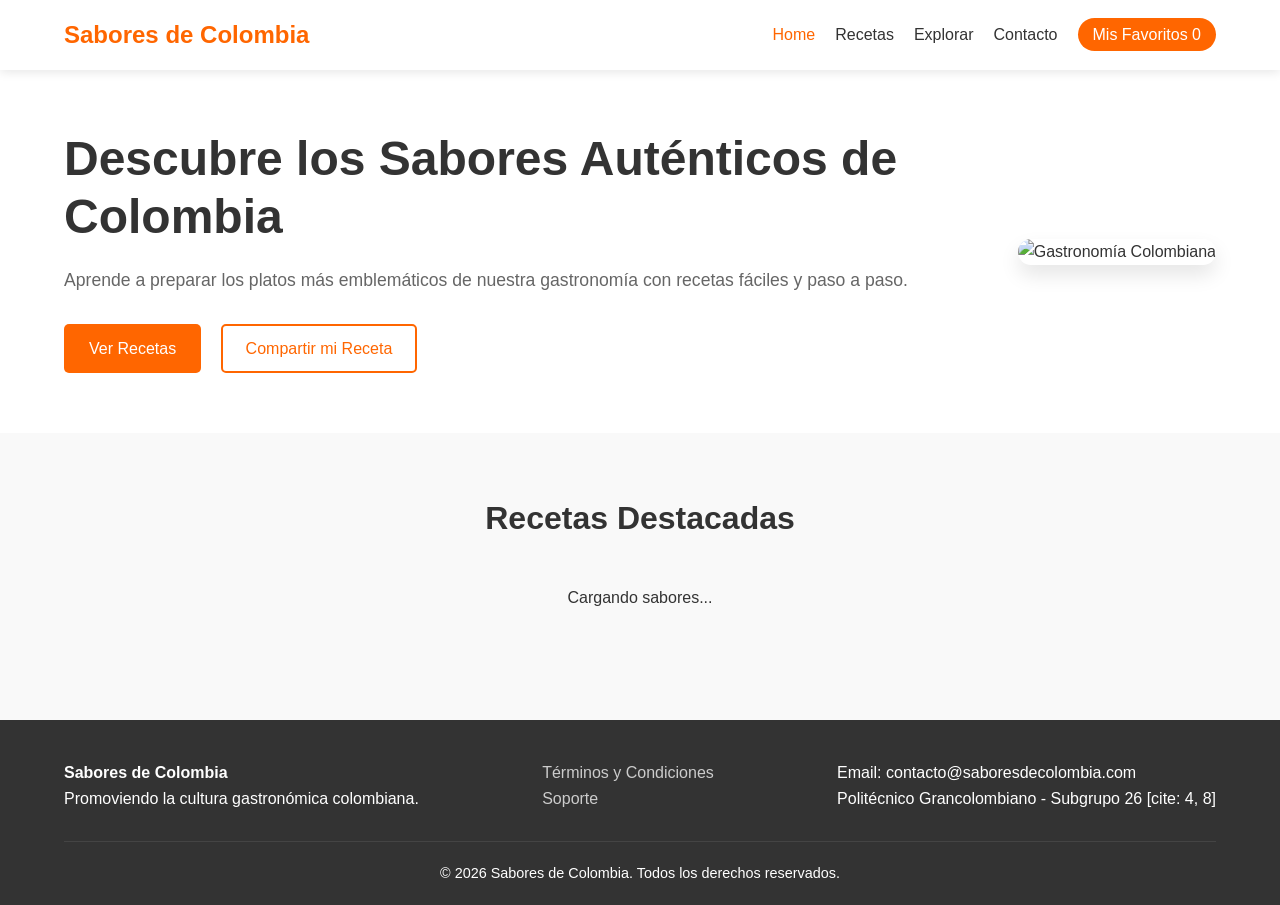
==== index.html @ 3f7caad9 "Diseño del index (HTML y CSS)" ====
<!DOCTYPE html>
<html lang="es">
<head>
    <meta charset="UTF-8">
    <meta name="viewport" content="width=device-width, initial-scale=1.0">
    <title>Sabores de Colombia | Inicio</title>
    <link rel="stylesheet" href="css/styles.css">
    <link rel="stylesheet" href="https://cdnjs.cloudflare.com/ajax/libs/font-awesome/6.0.0/css/all.min.css">
</head>
<body>

    <header>
        <nav class="navbar">
            <div class="logo">
                <h1>Sabores de Colombia</h1>
            </div>
            <ul class="nav-links">
                <li><a href="index.html" class="active">Home</a></li>
                <li><a href="servicios.html">Recetas</a></li>
                <li><a href="detalle.html">Explorar</a></li>
                <li><a href="contacto.html">Contacto</a></li>
                <li><a href="#" id="btn-favoritos">Mis Favoritos <span id="fav-count">0</span></a></li>
            </ul>
        </nav>
    </header>

    <main>
        <section class="hero">
            <div class="hero-content">
                <h2>Descubre los Sabores Auténticos de Colombia</h2>
                <p>Aprende a preparar los platos más emblemáticos de nuestra gastronomía con recetas fáciles y paso a paso.</p>
                <div class="cta-buttons">
                    <a href="servicios.html" class="btn-primary">Ver Recetas</a>
                    <a href="contacto.html" class="btn-secondary">Compartir mi Receta</a>
                </div>
            </div>
            <div class="hero-image">
                <img src="assets/img/hero-bg.jpg" alt="Gastronomía Colombiana">
            </div>
        </section>

        <section class="featured-services">
            <h3>Recetas Destacadas</h3>
            <div id="contenedor-destacados" class="services-grid">
                <p>Cargando sabores...</p>
            </div>
        </section>
    </main>

    <footer>
        <div class="footer-container">
            <div class="footer-info">
                <h4>Sabores de Colombia</h4>
                <p>Promoviendo la cultura gastronómica colombiana.</p>
            </div>
            <div class="footer-links">
                <ul>
                    <li><a href="#">Términos y Condiciones</a></li>
                    <li><a href="contacto.html">Soporte</a></li>
                </ul>
            </div>
            <div class="footer-contact">
                <p>Email: contacto@saboresdecolombia.com</p>
                <p>Politécnico Grancolombiano - Subgrupo 26 [cite: 4, 8]</p>
            </div>
        </div>
        <div class="footer-bottom">
            <p>&copy; 2026 Sabores de Colombia. Todos los derechos reservados.</p>
        </div>
    </footer>

    <script src="js/main.js"></script>
    <script src="js/app.js"></script>
</body>
</html>
---- css/styles.css ----
/* 1. Variables Globales y Reseteo */
:root {
    --primary-color: #ff6600;    /* Naranja representativo del logo */
    --secondary-color: #333;     /* Gris oscuro para textos */
    --bg-light: #f9f9f9;         /* Fondo claro */
    --white: #ffffff;
    --transition: all 0.3s ease;
}

* {
    margin: 0;
    padding: 0;
    box-sizing: border-box;
    font-family: 'Segoe UI', Tahoma, Geneva, Verdana, sans-serif;
}

body {
    background-color: var(--bg-light);
    color: var(--secondary-color);
    line-height: 1.6;
}

/* 2. Navegación (Header) */
header {
    background-color: var(--white);
    padding: 1rem 5%;
    box-shadow: 0 2px 10px rgba(0,0,0,0.1);
    position: sticky;
    top: 0;
    z-index: 1000;
}

.navbar {
    display: flex;
    justify-content: space-between;
    align-items: center;
}

.logo h1 {
    color: var(--primary-color);
    font-size: 1.5rem;
    font-weight: bold;
}

.nav-links {
    display: flex;
    list-style: none;
    gap: 20px;
}

.nav-links a {
    text-decoration: none;
    color: var(--secondary-color);
    font-weight: 500;
    transition: var(--transition);
}

.nav-links a:hover, .nav-links a.active {
    color: var(--primary-color);
}

#btn-favoritos {
    background: var(--primary-color);
    color: white;
    padding: 8px 15px;
    border-radius: 20px;
}

/* 3. Sección Hero (Bienvenida) */
.hero {
    display: flex;
    align-items: center;
    justify-content: space-between;
    padding: 60px 5%;
    background-color: var(--white);
}

.hero-content {
    flex: 1;
    padding-right: 50px;
}

.hero-content h2 {
    font-size: 3rem;
    margin-bottom: 20px;
    line-height: 1.2;
}

.hero-content p {
    font-size: 1.1rem;
    margin-bottom: 30px;
    color: #666;
}

.btn-primary {
    background-color: var(--primary-color);
    color: white;
    padding: 12px 25px;
    text-decoration: none;
    border-radius: 5px;
    margin-right: 15px;
    display: inline-block;
}

.btn-secondary {
    border: 2px solid var(--primary-color);
    color: var(--primary-color);
    padding: 10px 23px;
    text-decoration: none;
    border-radius: 5px;
    display: inline-block;
}

.hero-image img {
    max-width: 100%;
    border-radius: 15px;
    box-shadow: 0 10px 20px rgba(0,0,0,0.1);
}

/* 4. Tarjetas de Servicios (Cards) */
.featured-services {
    padding: 60px 5%;
    text-align: center;
}

.featured-services h3 {
    font-size: 2rem;
    margin-bottom: 40px;
}

.services-grid {
    display: grid;
    grid-template-columns: repeat(auto-fit, minmax(300px, 1fr));
    gap: 30px;
}

.card {
    background: var(--white);
    border-radius: 10px;
    overflow: hidden;
    box-shadow: 0 4px 15px rgba(0,0,0,0.05);
    transition: var(--transition);
}

.card:hover {
    transform: translateY(-5px);
}

.card img {
    width: 100%;
    height: 200px;
    object-fit: cover;
}

.card-body {
    padding: 20px;
    text-align: left;
}

/* 5. Footer */
footer {
    background-color: var(--secondary-color);
    color: var(--white);
    padding: 40px 5% 20px;
    margin-top: 50px;
}

.footer-container {
    display: flex;
    justify-content: space-between;
    flex-wrap: wrap;
    gap: 30px;
}

.footer-links ul {
    list-style: none;
}

.footer-links a {
    color: #ccc;
    text-decoration: none;
}

.footer-bottom {
    text-align: center;
    border-top: 1px solid #444;
    margin-top: 30px;
    padding-top: 20px;
    font-size: 0.9rem;
}

/* Responsive */
@media (max-width: 768px) {
    .hero {
        flex-direction: column;
        text-align: center;
    }
    .hero-content {
        padding-right: 0;
        margin-bottom: 40px;
    }
}
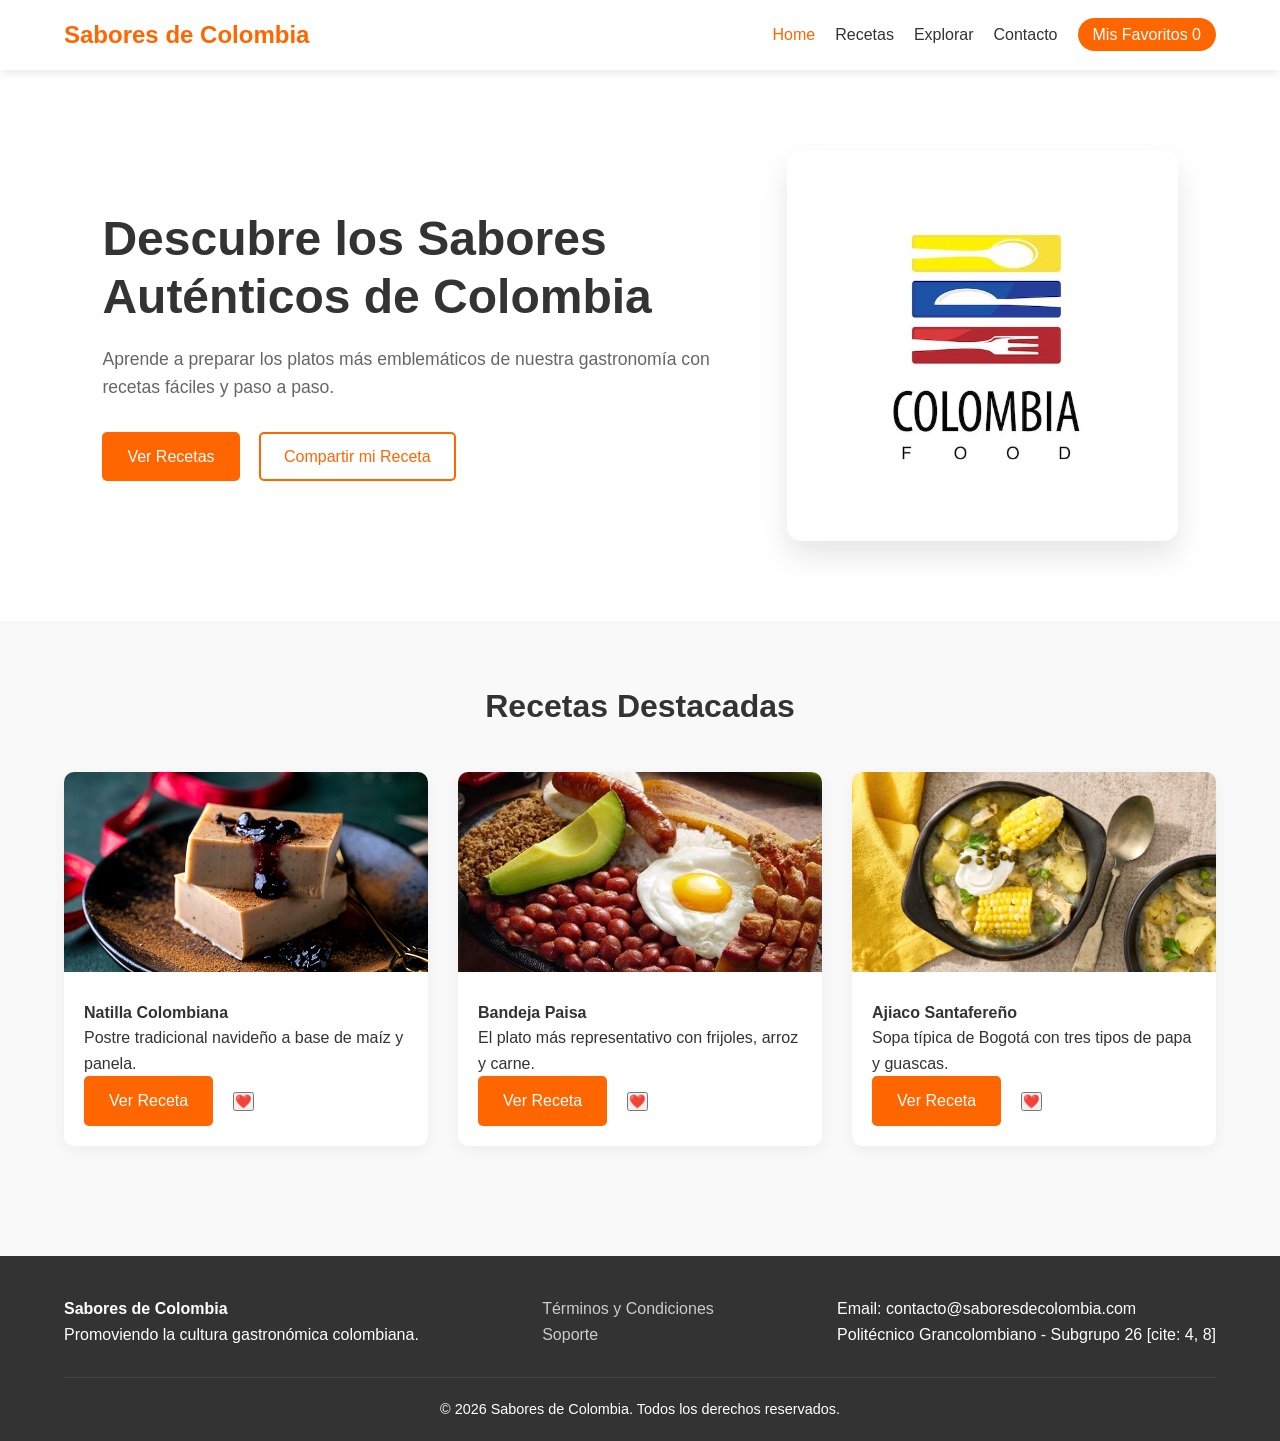
==== commit 048a5247: "Agregar imagenes del index" ====
--- a/index.html
+++ b/index.html
@@ -35,7 +35,7 @@
                 </div>
             </div>
             <div class="hero-image">
-                <img src="assets/img/hero-bg.jpg" alt="Gastronomía Colombiana">
+                <img src="assets/img/colombia_logo.jpg" alt="Gastronomía Colombiana">
             </div>
         </section>
 
--- a/css/styles.css
+++ b/css/styles.css
@@ -66,18 +66,19 @@
     border-radius: 20px;
 }
 
-/* 3. Sección Hero (Bienvenida) */
+/* 3. Sección Hero (Bienvenida) - ACTUALIZADA */
 .hero {
     display: flex;
     align-items: center;
     justify-content: space-between;
-    padding: 60px 5%;
+    padding: 80px 8%; /* Más espacio a los lados */
     background-color: var(--white);
+    gap: 60px; /* Espacio de separación entre texto e imagen */
 }
 
 .hero-content {
-    flex: 1;
-    padding-right: 50px;
+    flex: 1.6; /* El texto ocupa más espacio para no verse aplastado */
+    padding-right: 0;
 }
 
 .hero-content h2 {
@@ -111,10 +112,17 @@
     display: inline-block;
 }
 
+.hero-image {
+    flex: 1; /* La imagen ocupa una proporción menor */
+    display: flex;
+    justify-content: flex-end; /* Empuja la imagen a la derecha */
+}
+
 .hero-image img {
-    max-width: 100%;
+    max-width: 100%; /* Aprovecha el espacio asignado por el flex */
+    height: auto;
     border-radius: 15px;
-    box-shadow: 0 10px 20px rgba(0,0,0,0.1);
+    box-shadow: 0 15px 30px rgba(0,0,0,0.1);
 }
 
 /* 4. Tarjetas de Servicios (Cards) */
@@ -190,13 +198,24 @@
 }
 
 /* Responsive */
+@media (max-width: 992px) {
+    .hero {
+        padding: 60px 5%;
+        gap: 30px;
+    }
+}
+
 @media (max-width: 768px) {
     .hero {
         flex-direction: column;
         text-align: center;
+        padding-top: 40px;
     }
     .hero-content {
         padding-right: 0;
         margin-bottom: 40px;
     }
-}
+    .hero-image {
+        justify-content: center;
+    }
+}
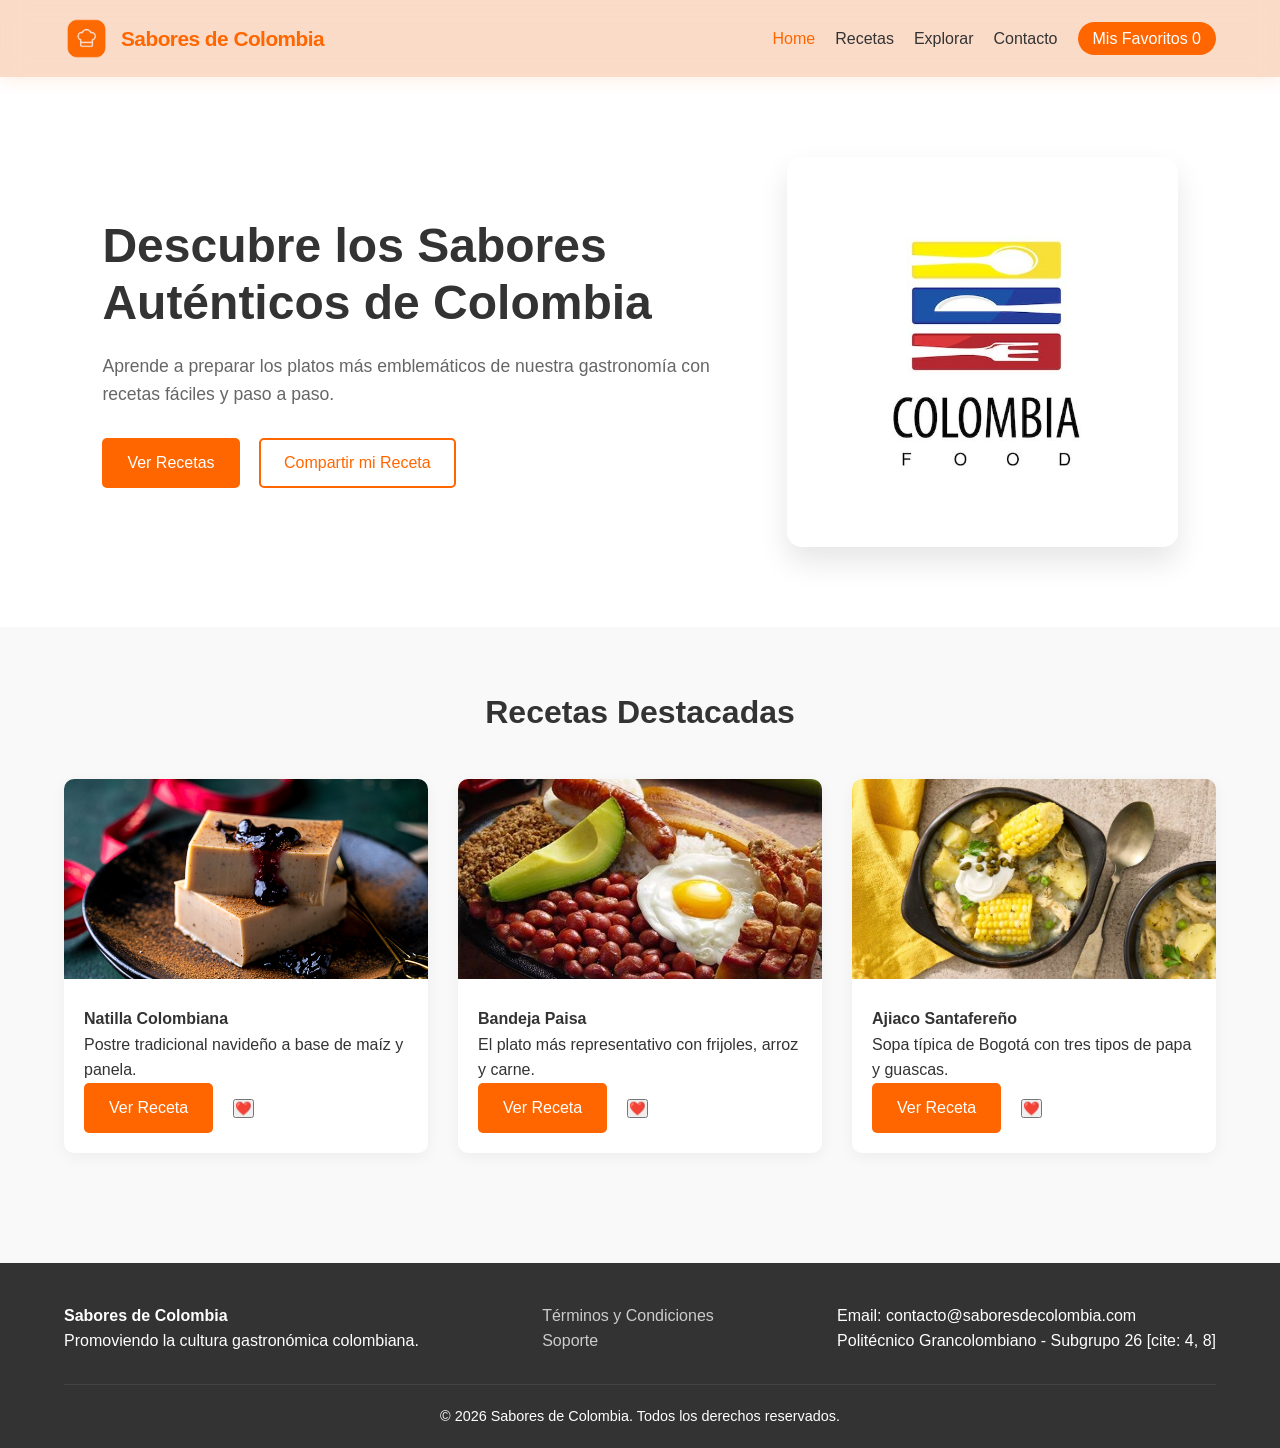
==== commit 16dfe712: "Apartado de contacto, formulario y validaciones" ====
--- a/index.html
+++ b/index.html
@@ -12,6 +12,7 @@
     <header>
         <nav class="navbar">
             <div class="logo">
+                <img src="assets/icons/logo.png" alt="Logo Sabores de Colombia">
                 <h1>Sabores de Colombia</h1>
             </div>
             <ul class="nav-links">
--- a/css/styles.css
+++ b/css/styles.css
@@ -21,13 +21,31 @@
 }
 
 /* 2. Navegación (Header) */
+/* 2. Navegación (Header) con efecto Glassmorphism Naranja */
 header {
-    background-color: var(--white);
+    /* Color naranja muy suave con transparencia (el 0.7 es la opacidad) */
+    background-color: rgba(255, 102, 0, 0.20); 
     padding: 1rem 5%;
-    box-shadow: 0 2px 10px rgba(0,0,0,0.1);
+    box-shadow: 0 4px 15px rgba(255, 102, 0, 0.1); /* Sombra con un toque naranja sutil */
     position: sticky;
     top: 0;
     z-index: 1000;
+    
+    /* El efecto de desenfoque */
+    backdrop-filter: blur(12px); 
+    -webkit-backdrop-filter: blur(12px);
+    
+    /* Un borde inferior naranja un poco más fuerte para que se vea el límite */
+    border-bottom: 0px solid rgba(255, 102, 0, 0.2);
+}
+
+/* Ajuste opcional: Si el texto del menú se pierde un poco, 
+   podemos darle un color más oscuro o negrita para que resalte */
+.nav-links a {
+    text-decoration: none;
+    color: #222; /* Un gris casi negro para mejor contraste */
+    font-weight: 600;
+    transition: var(--transition);
 }
 
 .navbar {
@@ -36,10 +54,24 @@
     align-items: center;
 }
 
+/* Alineación del Logo y el Texto */
+.logo {
+    display: flex;
+    align-items: center;
+    gap: 12px; /* Espacio entre la imagen y el texto */
+}
+
+.logo img {
+    height: 45px; /* Ajusta la altura según tu diseño */
+    width: auto;
+    object-fit: contain;
+}
+
 .logo h1 {
     color: var(--primary-color);
-    font-size: 1.5rem;
-    font-weight: bold;
+    font-size: 1.3rem; /* Lo bajamos un poco para que armonice con el logo */
+    font-weight: 700;
+    letter-spacing: -0.5px;
 }
 
 .nav-links {
@@ -219,3 +251,49 @@
         justify-content: center;
     }
 }
+
+/* Estilos para Contacto */
+.contacto-container {
+    display: grid;
+    grid-template-columns: 1fr 1fr;
+    gap: 50px;
+    padding: 80px 10%;
+    max-width: 1200px;
+    margin: 0 auto;
+}
+
+.contacto-info h2 {
+    font-size: 2.5rem;
+    color: var(--primary-color);
+    margin-bottom: 20px;
+}
+
+.form-group {
+    margin-bottom: 20px;
+}
+
+.form-group label {
+    display: block;
+    margin-bottom: 5px;
+    font-weight: 600;
+}
+
+.form-group input, .form-group select, .form-group textarea {
+    width: 100%;
+    padding: 12px;
+    border: 1px solid #ddd;
+    border-radius: 8px;
+    font-size: 1rem;
+}
+
+#mensaje-estado {
+    margin-top: 15px;
+    font-weight: bold;
+}
+
+.success { color: green; }
+.error { color: red; }
+
+@media (max-width: 768px) {
+    .contacto-container { grid-template-columns: 1fr; padding: 40px 5%; }
+}
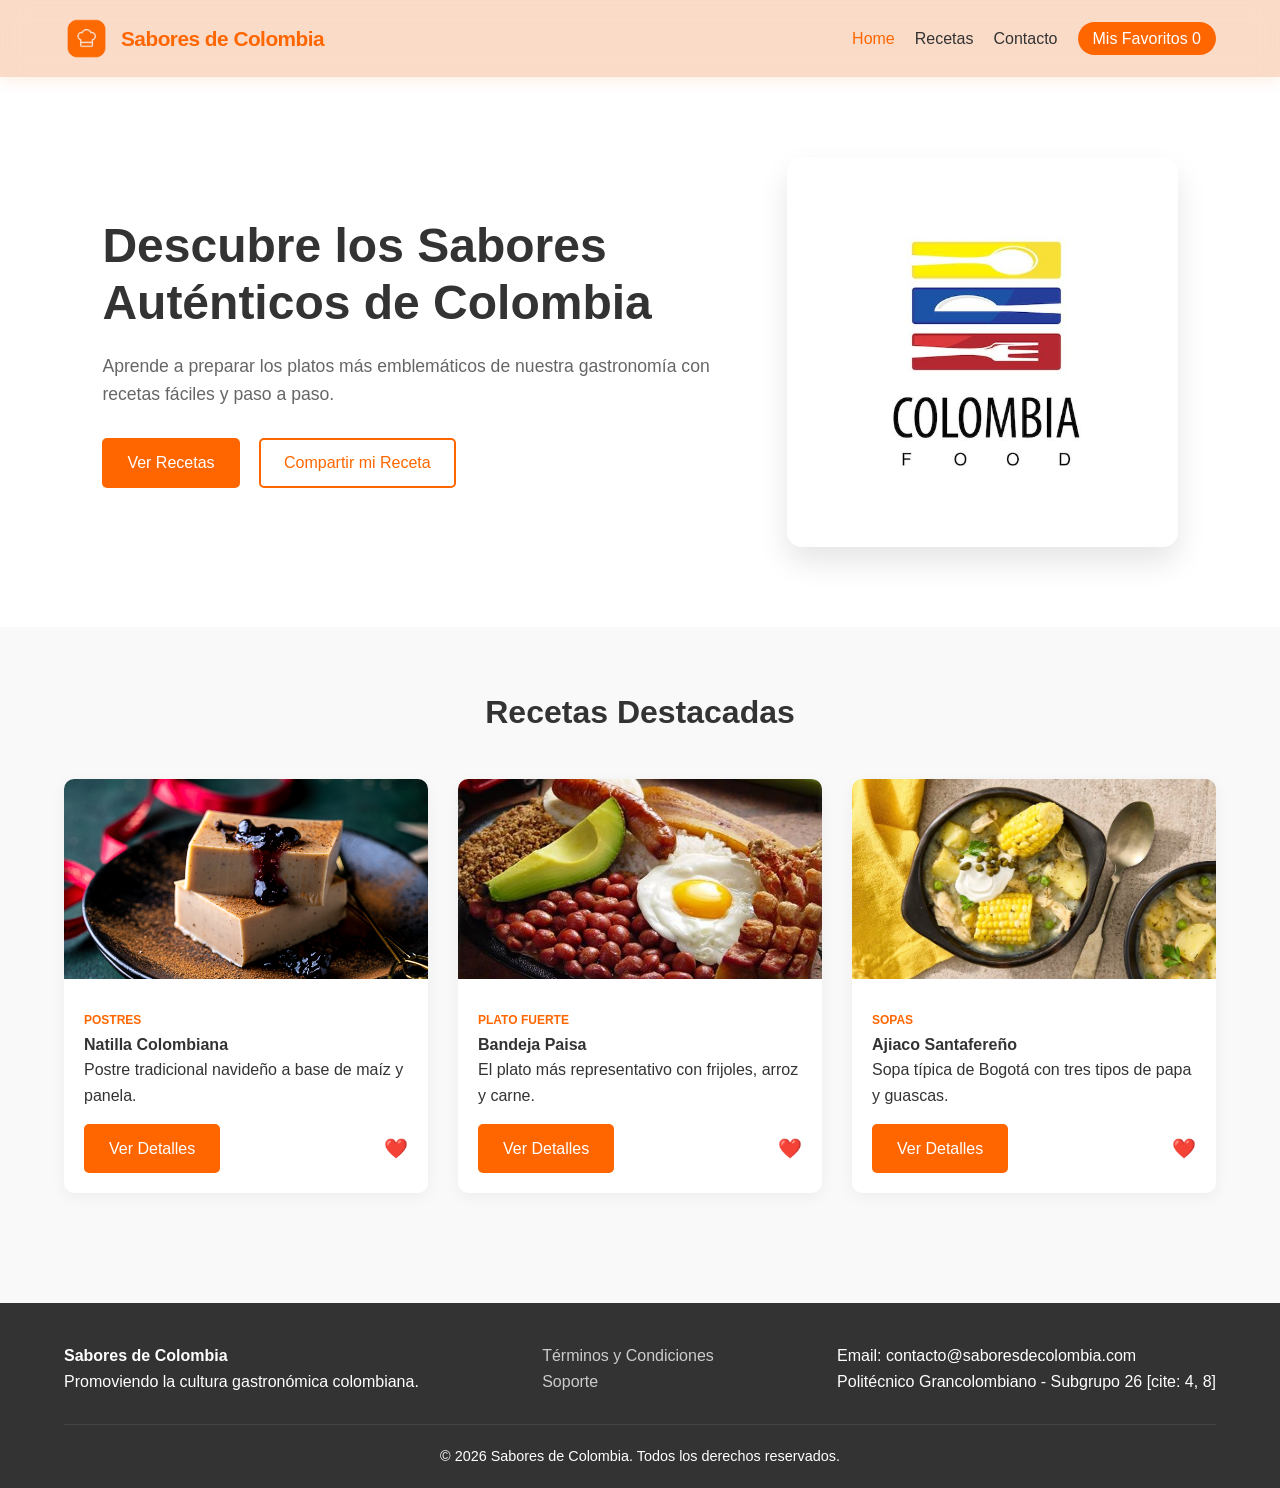
==== commit a38bcae0: "apartado de recetas" ====
--- a/index.html
+++ b/index.html
@@ -3,6 +3,9 @@
 <head>
     <meta charset="UTF-8">
     <meta name="viewport" content="width=device-width, initial-scale=1.0">
+
+    <link rel="icon" type="image/png" href="assets/icons/favicon.ico">
+
     <title>Sabores de Colombia | Inicio</title>
     <link rel="stylesheet" href="css/styles.css">
     <link rel="stylesheet" href="https://cdnjs.cloudflare.com/ajax/libs/font-awesome/6.0.0/css/all.min.css">
@@ -18,7 +21,6 @@
             <ul class="nav-links">
                 <li><a href="index.html" class="active">Home</a></li>
                 <li><a href="servicios.html">Recetas</a></li>
-                <li><a href="detalle.html">Explorar</a></li>
                 <li><a href="contacto.html">Contacto</a></li>
                 <li><a href="#" id="btn-favoritos">Mis Favoritos <span id="fav-count">0</span></a></li>
             </ul>
--- a/css/styles.css
+++ b/css/styles.css
@@ -296,4 +296,36 @@
 
 @media (max-width: 768px) {
     .contacto-container { grid-template-columns: 1fr; padding: 40px 5%; }
+}
+
+.page-header {
+    text-align: center;
+    padding: 60px 5% 20px;
+    background-color: var(--white);
+}
+
+.card small {
+    color: var(--primary-color);
+    text-transform: uppercase;
+    font-weight: bold;
+    font-size: 0.75rem;
+}
+
+.card-footer {
+    display: flex;
+    justify-content: space-between;
+    align-items: center;
+    margin-top: 15px;
+}
+
+.fav-btn {
+    background: none;
+    border: none;
+    cursor: pointer;
+    font-size: 1.2rem;
+    transition: transform 0.2s;
+}
+
+.fav-btn:hover {
+    transform: scale(1.2);
 }
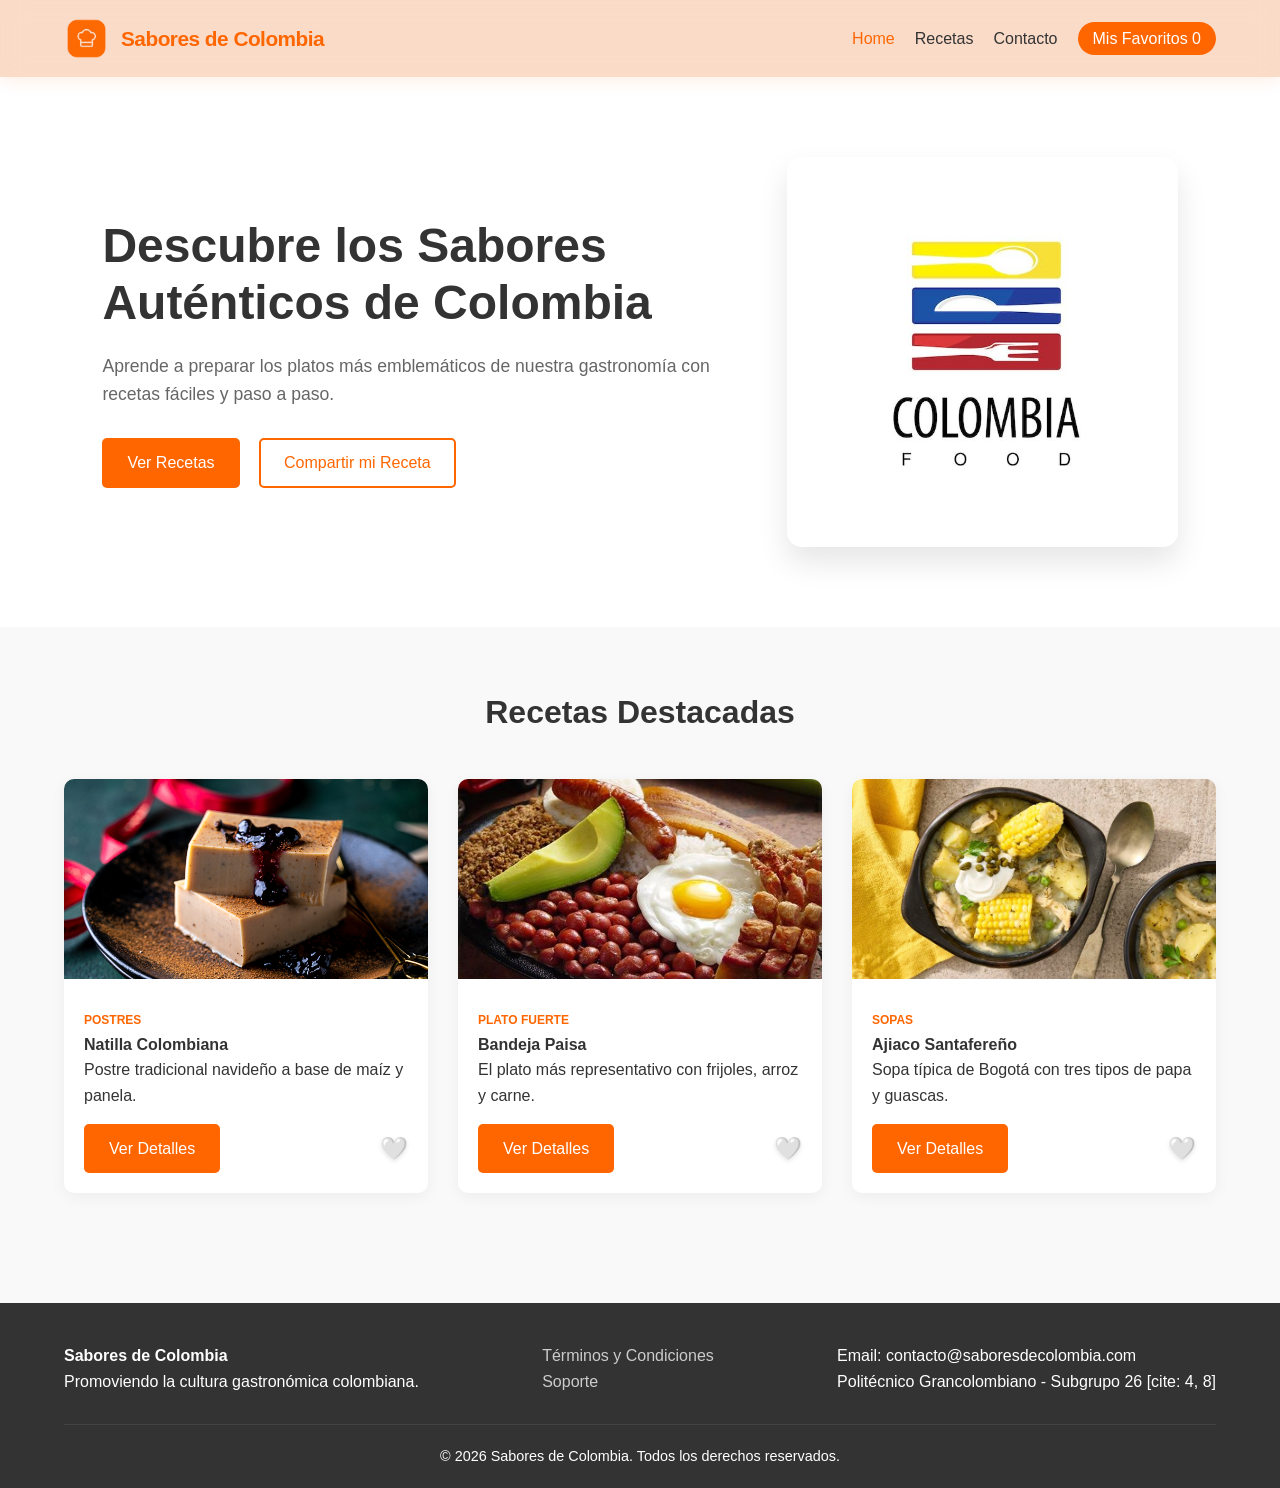
==== commit 62cd9433: "Funcion de marcar favoritos" ====
--- a/index.html
+++ b/index.html
@@ -71,7 +71,7 @@
             <p>&copy; 2026 Sabores de Colombia. Todos los derechos reservados.</p>
         </div>
     </footer>
-
+    <script src="js/favoritos.js"></script>
     <script src="js/main.js"></script>
     <script src="js/app.js"></script>
 </body>
--- a/css/styles.css
+++ b/css/styles.css
@@ -322,10 +322,18 @@
     background: none;
     border: none;
     cursor: pointer;
-    font-size: 1.2rem;
-    transition: transform 0.2s;
-}
-
-.fav-btn:hover {
+    font-size: 1.4rem;
+    transition: transform 0.2s ease;
+    filter: drop-shadow(0 2px 2px rgba(0,0,0,0.1));
+}
+
+.fav-btn.active {
     transform: scale(1.2);
+    animation: pulse 0.3s ease-in-out;
+}
+
+@keyframes pulse {
+    0% { transform: scale(1); }
+    50% { transform: scale(1.4); }
+    100% { transform: scale(1.2); }
 }
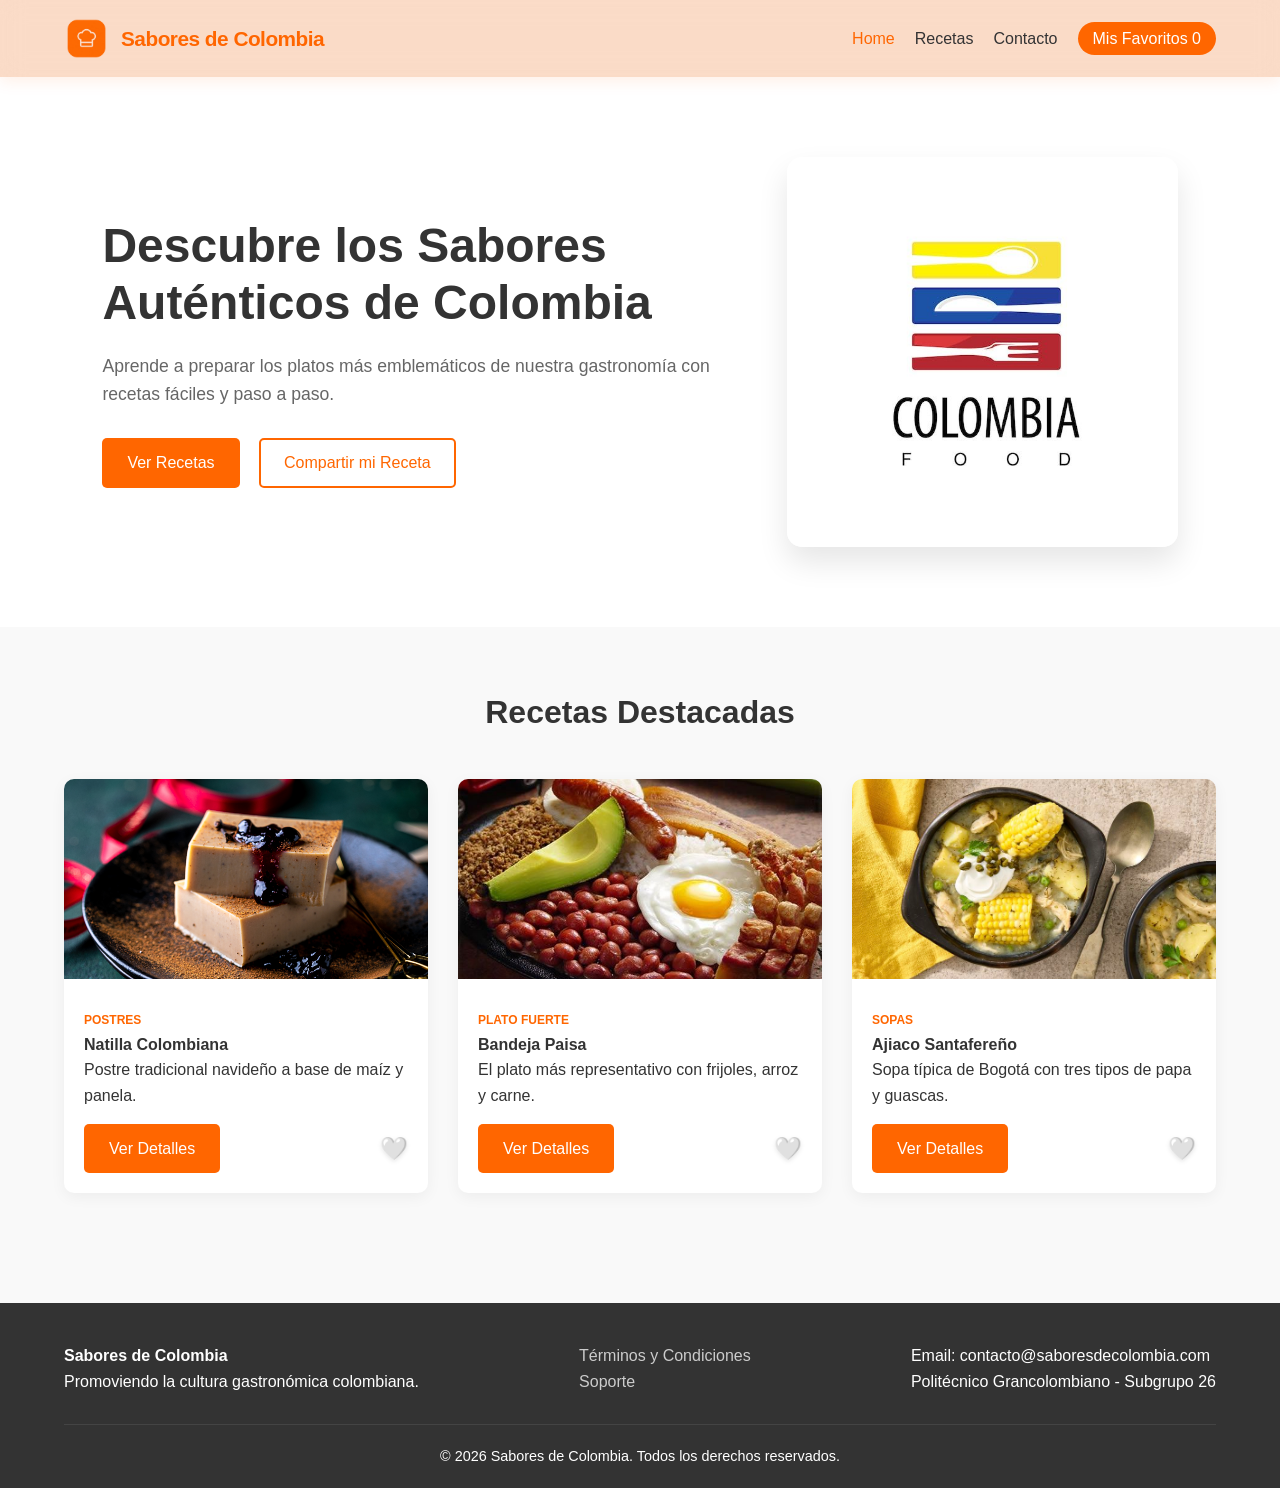
==== commit 1269291a: "arreglar texto index" ====
--- a/index.html
+++ b/index.html
@@ -22,7 +22,7 @@
                 <li><a href="index.html" class="active">Home</a></li>
                 <li><a href="servicios.html">Recetas</a></li>
                 <li><a href="contacto.html">Contacto</a></li>
-                <li><a href="#" id="btn-favoritos">Mis Favoritos <span id="fav-count">0</span></a></li>
+                <li><a href="favoritos.html" id="btn-favoritos">Mis Favoritos <span id="fav-count">0</span></a></li>
             </ul>
         </nav>
     </header>
@@ -64,7 +64,7 @@
             </div>
             <div class="footer-contact">
                 <p>Email: contacto@saboresdecolombia.com</p>
-                <p>Politécnico Grancolombiano - Subgrupo 26 [cite: 4, 8]</p>
+                <p>Politécnico Grancolombiano - Subgrupo 26 </p>
             </div>
         </div>
         <div class="footer-bottom">
